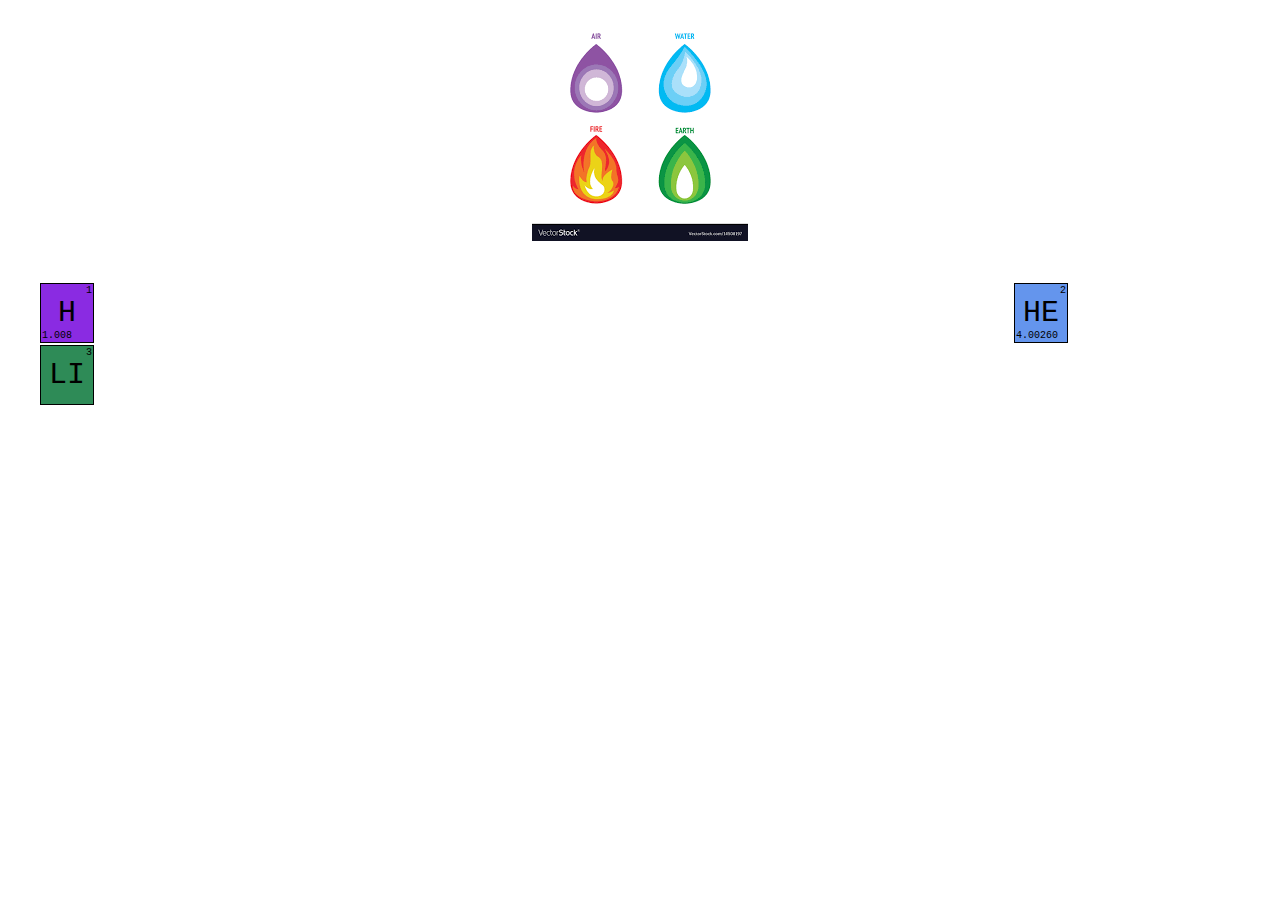
==== Day-00/ex01/mendeleiev.html @ 1c678db4 "123" ====
<head>
</head>
<style>
	td {
		border: 1px solid black;
		border-collapse: collapse;
		width: 50px;
		height: 50px;
	}
	.number{
		font-size: 10px;
		text-align: right;
	}
	.symbol{
		font-size: 30px;
		text-align: center;
	}
	.weight{
		font-size: 10px;
		text-align: left;
	}
	.invisable{
		border: none;
		background-color: white;
		width: 50px;
		height: 50px;
	}
	.family1{
		background-color: blueviolet;
	}
	.family2{
		background-color: seagreen;
	}
	.family3{
		background-color: aquamarine;
	}
	.family4{
		background-color: coral;
	}
	.family5{
		background-color: lightsalmon;
	}
	.family6{
		background-color: darkseagreen;
	}
	.family7{
		background-color: khaki;
	}
	.family8{
		background-color: cornflowerblue;
		width: 50px;
		height: 50px;
	}
	.family9{
		background-color: indianred;
	}
	.family10{
		background-color: brown;
	}
</style>
<body style="font-family: 'Courier New', Courier, monospace">
	<div style="padding-bottom: 10px" align="center">
		<img src="index.png" alt="poop">
	</div>
	<table style="padding: 30px">
		<tr>
			<td class="family1">
				<div class="number" contenteditable>1</div>
				<div class="symbol" contenteditable>H</div>
				<div class="weight" contenteditable>1.008</div>
			</td>
			<td class="invisable"><div class="invisable"></div></td>
			<td class="invisable"><div class="invisable"></div></td>
			<td class="invisable"><div class="invisable"></div></td>
			<td class="invisable"><div class="invisable"></div></td>
			<td class="invisable"><div class="invisable"></div></td>
			<td class="invisable"><div class="invisable"></div></td>
			<td class="invisable"><div class="invisable"></div></td>
			<td class="invisable"><div class="invisable"></div></td>
			<td class="invisable"><div class="invisable"></div></td>
			<td class="invisable"><div class="invisable"></div></td>
			<td class="invisable"><div class="invisable"></div></td>
			<td class="invisable"><div class="invisable"></div></td>
			<td class="invisable"><div class="invisable"></div></td>
			<td class="invisable"><div class="invisable"></div></td>
			<td class="invisable"><div class="invisable"></div></td>
			<td class="invisable"><div class="invisable"></div></td>
			<td class="invisable"><div class="invisable"></div></td>
			<td class="family8">
				<div class="number" contenteditable>2</div>
				<div class="symbol" contenteditable>HE</div>
				<div class="weight" contenteditable>4.00260</div>
			</td>
		</tr>
		<tr>
			<td class="family2">
				<div class="number" contenteditable>3</div>
				<div class="symbol" contenteditable>LI</div>
				<div class="weight" contenteditable></div>
			</td>
		</tr>
	</table>
</body>
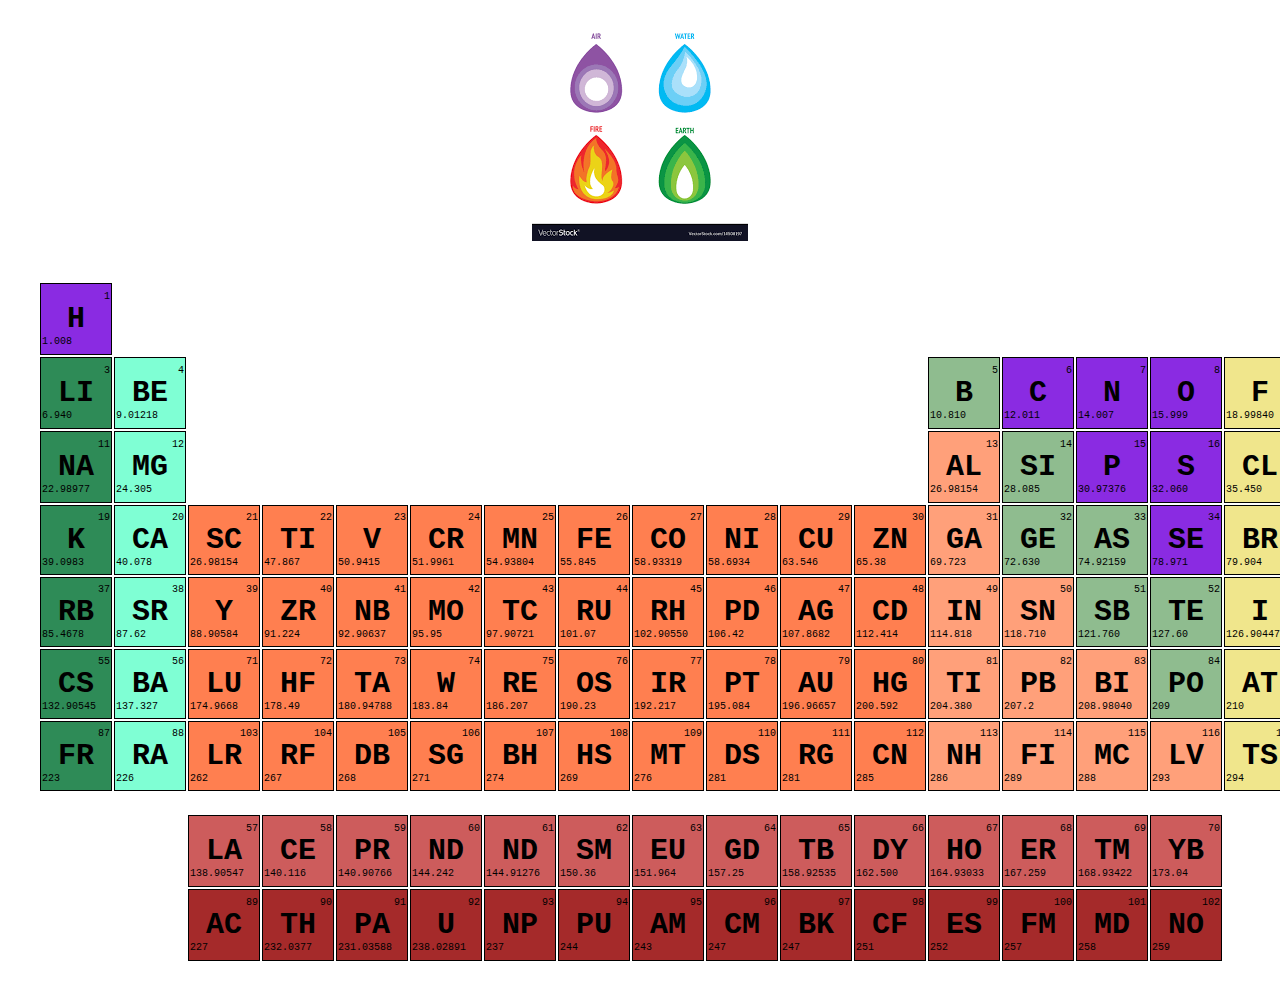
==== commit 5eb6529c: "damn son" ====
--- a/Day-00/ex01/mendeleiev.html
+++ b/Day-00/ex01/mendeleiev.html
@@ -4,8 +4,8 @@
 	td {
 		border: 1px solid black;
 		border-collapse: collapse;
-		width: 50px;
-		height: 50px;
+		width: 70px;
+		height: 70px;
 	}
 	.number{
 		font-size: 10px;
@@ -22,8 +22,8 @@
 	.invisable{
 		border: none;
 		background-color: white;
-		width: 50px;
-		height: 50px;
+		width: 70px;
+		height: 70px;
 	}
 	.family1{
 		background-color: blueviolet;
@@ -48,8 +48,6 @@
 	}
 	.family8{
 		background-color: cornflowerblue;
-		width: 50px;
-		height: 50px;
 	}
 	.family9{
 		background-color: indianred;
@@ -62,14 +60,13 @@
 	<div style="padding-bottom: 10px" align="center">
 		<img src="index.png" alt="poop">
 	</div>
-	<table style="padding: 30px">
-		<tr>
+	<table style="padding: 30px" align="center">
+		<tr>																	<!--1st Row-->
 			<td class="family1">
 				<div class="number" contenteditable>1</div>
-				<div class="symbol" contenteditable>H</div>
+				<div class="symbol" contenteditable><b>H</b></div>
 				<div class="weight" contenteditable>1.008</div>
 			</td>
-			<td class="invisable"><div class="invisable"></div></td>
 			<td class="invisable"><div class="invisable"></div></td>
 			<td class="invisable"><div class="invisable"></div></td>
 			<td class="invisable"><div class="invisable"></div></td>
@@ -88,16 +85,637 @@
 			<td class="invisable"><div class="invisable"></div></td>
 			<td class="family8">
 				<div class="number" contenteditable>2</div>
-				<div class="symbol" contenteditable>HE</div>
+				<div class="symbol" contenteditable><b>HE</b></div>
 				<div class="weight" contenteditable>4.00260</div>
 			</td>
 		</tr>
-		<tr>
+		<tr>																	<!--2nd Row-->
 			<td class="family2">
 				<div class="number" contenteditable>3</div>
-				<div class="symbol" contenteditable>LI</div>
-				<div class="weight" contenteditable></div>
+				<div class="symbol" contenteditable><b>LI</b></div>
+				<div class="weight" contenteditable>6.940</div>
+			</td>
+			<td class="family3">
+					<div class="number" contenteditable>4</div>
+					<div class="symbol" contenteditable><b>BE</b></div>
+					<div class="weight" contenteditable>9.01218</div>
+			</td>
+			<td class="invisable"><div class="invisable"></div></td>
+			<td class="invisable"><div class="invisable"></div></td>
+			<td class="invisable"><div class="invisable"></div></td>
+			<td class="invisable"><div class="invisable"></div></td>
+			<td class="invisable"><div class="invisable"></div></td>
+			<td class="invisable"><div class="invisable"></div></td>
+			<td class="invisable"><div class="invisable"></div></td>
+			<td class="invisable"><div class="invisable"></div></td>
+			<td class="invisable"><div class="invisable"></div></td>
+			<td class="invisable"><div class="invisable"></div></td>
+			<td class="family6">
+					<div class="number" contenteditable>5</div>
+					<div class="symbol" contenteditable><b>B</b></div>
+					<div class="weight" contenteditable>10.810</div>
+			</td>
+			<td class="family1">
+					<div class="number" contenteditable>6</div>
+					<div class="symbol" contenteditable><b>C</b></div>
+					<div class="weight" contenteditable>12.011</div>
+			</td>
+			<td class="family1">
+					<div class="number" contenteditable>7</div>
+					<div class="symbol" contenteditable><b>N</b></div>
+					<div class="weight" contenteditable>14.007</div>
+			</td>
+			<td class="family1">
+					<div class="number" contenteditable>8</div>
+					<div class="symbol" contenteditable><b>O</b></div>
+					<div class="weight" contenteditable>15.999</div>
+			</td>
+			<td class="family7">
+					<div class="number" contenteditable>9</div>
+					<div class="symbol" contenteditable><b>F</b></div>
+					<div class="weight" contenteditable>18.99840</div>
+			</td>
+			<td class="family8">
+					<div class="number" contenteditable>10</div>
+					<div class="symbol" contenteditable><b>NE</b></div>
+					<div class="weight" contenteditable>20.1797</div>
 			</td>
 		</tr>
+	</tr>
+	<tr>																		<!--3rd Row-->
+		<td class="family2">
+			<div class="number" contenteditable>11</div>
+			<div class="symbol" contenteditable><b>NA</b></div>
+			<div class="weight" contenteditable>22.98977</div>
+		</td>
+		<td class="family3">
+				<div class="number" contenteditable>12</div>
+				<div class="symbol" contenteditable><b>MG</b></div>
+				<div class="weight" contenteditable>24.305</div>
+		</td>
+		<td class="invisable"><div class="invisable"></div></td>
+		<td class="invisable"><div class="invisable"></div></td>
+		<td class="invisable"><div class="invisable"></div></td>
+		<td class="invisable"><div class="invisable"></div></td>
+		<td class="invisable"><div class="invisable"></div></td>
+		<td class="invisable"><div class="invisable"></div></td>
+		<td class="invisable"><div class="invisable"></div></td>
+		<td class="invisable"><div class="invisable"></div></td>
+		<td class="invisable"><div class="invisable"></div></td>
+		<td class="invisable"><div class="invisable"></div></td>
+		<td class="family5">
+				<div class="number" contenteditable>13</div>
+				<div class="symbol" contenteditable><b>AL</b></div>
+				<div class="weight" contenteditable>26.98154</div>
+		</td>
+		<td class="family6">
+				<div class="number" contenteditable>14</div>
+				<div class="symbol" contenteditable><b>SI</b></div>
+				<div class="weight" contenteditable>28.085</div>
+		</td>
+		<td class="family1">
+				<div class="number" contenteditable>15</div>
+				<div class="symbol" contenteditable><b>P</b></div>
+				<div class="weight" contenteditable>30.97376</div>
+		</td>
+		<td class="family1">
+				<div class="number" contenteditable>16</div>
+				<div class="symbol" contenteditable><b>S</b></div>
+				<div class="weight" contenteditable>32.060</div>
+		</td>
+		<td class="family7">
+				<div class="number" contenteditable>17</div>
+				<div class="symbol" contenteditable><b>CL</b></div>
+				<div class="weight" contenteditable>35.450</div>
+		</td>
+		<td class="family8">
+				<div class="number" contenteditable>18</div>
+				<div class="symbol" contenteditable><b>AR</b></div>
+				<div class="weight" contenteditable>39.948</div>
+		</td>
+	</tr>
+	<tr>																		<!--4th Row-->
+		<td class="family2">
+			<div class="number" contenteditable>19</div>
+			<div class="symbol" contenteditable><b>K</b></div>
+			<div class="weight" contenteditable>39.0983</div>
+		</td>
+		<td class="family3">
+				<div class="number" contenteditable>20</div>
+				<div class="symbol" contenteditable><b>CA</b></div>
+				<div class="weight" contenteditable>40.078</div>
+		</td>
+		<td class="family4">
+				<div class="number" contenteditable>21</div>
+				<div class="symbol" contenteditable><b>SC</b></div>
+				<div class="weight" contenteditable>26.98154</div>
+		</td>
+		<td class="family4">
+				<div class="number" contenteditable>22</div>
+				<div class="symbol" contenteditable><b>TI</b></div>
+				<div class="weight" contenteditable>47.867</div>
+		</td>
+		<td class="family4">
+				<div class="number" contenteditable>23</div>
+				<div class="symbol" contenteditable><b>V</b></div>
+				<div class="weight" contenteditable>50.9415</div>
+		</td>
+		<td class="family4">
+				<div class="number" contenteditable>24</div>
+				<div class="symbol" contenteditable><b>CR</b></div>
+				<div class="weight" contenteditable>51.9961</div>
+		</td>
+		<td class="family4">
+				<div class="number" contenteditable>25</div>
+				<div class="symbol" contenteditable><b>MN</b></div>
+				<div class="weight" contenteditable>54.93804</div>
+		</td>
+		<td class="family4">
+				<div class="number" contenteditable>26</div>
+				<div class="symbol" contenteditable><b>FE</b></div>
+				<div class="weight" contenteditable>55.845</div>
+		</td>
+		<td class="family4">
+				<div class="number" contenteditable>27</div>
+				<div class="symbol" contenteditable><b>CO</b></div>
+				<div class="weight" contenteditable>58.93319</div>
+		</td>
+		<td class="family4">
+				<div class="number" contenteditable>28</div>
+				<div class="symbol" contenteditable><b>NI</b></div>
+				<div class="weight" contenteditable>58.6934</div>
+		</td>
+		<td class="family4">
+				<div class="number" contenteditable>29</div>
+				<div class="symbol" contenteditable><b>CU</b></div>
+				<div class="weight" contenteditable>63.546</div>
+		</td>
+		<td class="family4">
+				<div class="number" contenteditable>30</div>
+				<div class="symbol" contenteditable><b>ZN</b></div>
+				<div class="weight" contenteditable>65.38</div>
+		</td>
+		<td class="family5">
+				<div class="number" contenteditable>31</div>
+				<div class="symbol" contenteditable><b>GA</b></div>
+				<div class="weight" contenteditable>69.723</div>
+		</td>
+		<td class="family6">
+				<div class="number" contenteditable>32</div>
+				<div class="symbol" contenteditable><b>GE</b></div>
+				<div class="weight" contenteditable>72.630</div>
+		</td>
+		<td class="family6">
+				<div class="number" contenteditable>33</div>
+				<div class="symbol" contenteditable><b>AS</b></div>
+				<div class="weight" contenteditable>74.92159</div>
+		</td>
+		<td class="family1">
+				<div class="number" contenteditable>34</div>
+				<div class="symbol" contenteditable><b>SE</b></div>
+				<div class="weight" contenteditable>78.971</div>
+		</td>
+		<td class="family7">
+				<div class="number" contenteditable>35</div>
+				<div class="symbol" contenteditable><b>BR</b></div>
+				<div class="weight" contenteditable>79.904</div>
+		</td>
+		<td class="family8">
+				<div class="number" contenteditable>36</div>
+				<div class="symbol" contenteditable><b>KR</b></div>
+				<div class="weight" contenteditable>83.798</div>
+		</td>
+	</tr>
+	<tr>																		<!--5th Row-->
+		<td class="family2">
+			<div class="number" contenteditable>37</div>
+			<div class="symbol" contenteditable><b>RB</b></div>
+			<div class="weight" contenteditable>85.4678</div>
+		</td>
+		<td class="family3">
+				<div class="number" contenteditable>38</div>
+				<div class="symbol" contenteditable><b>SR</b></div>
+				<div class="weight" contenteditable>87.62</div>
+		</td>
+		<td class="family4">
+				<div class="number" contenteditable>39</div>
+				<div class="symbol" contenteditable><b>Y</b></div>
+				<div class="weight" contenteditable>88.90584</div>
+		</td>
+		<td class="family4">
+				<div class="number" contenteditable>40</div>
+				<div class="symbol" contenteditable><b>ZR</b></div>
+				<div class="weight" contenteditable>91.224</div>
+		</td>
+		<td class="family4">
+				<div class="number" contenteditable>41</div>
+				<div class="symbol" contenteditable><b>NB</b></div>
+				<div class="weight" contenteditable>92.90637</div>
+		</td>
+		<td class="family4">
+				<div class="number" contenteditable>42</div>
+				<div class="symbol" contenteditable><b>MO</b></div>
+				<div class="weight" contenteditable>95.95</div>
+		</td>
+		<td class="family4">
+				<div class="number" contenteditable>43</div>
+				<div class="symbol" contenteditable><b>TC</b></div>
+				<div class="weight" contenteditable>97.90721</div>
+		</td>
+		<td class="family4">
+				<div class="number" contenteditable>44</div>
+				<div class="symbol" contenteditable><b>RU</b></div>
+				<div class="weight" contenteditable>101.07</div>
+		</td>
+		<td class="family4">
+				<div class="number" contenteditable>45</div>
+				<div class="symbol" contenteditable><b>RH</b></div>
+				<div class="weight" contenteditable>102.90550</div>
+		</td>
+		<td class="family4">
+				<div class="number" contenteditable>46</div>
+				<div class="symbol" contenteditable><b>PD</b></div>
+				<div class="weight" contenteditable>106.42</div>
+		</td>
+		<td class="family4">
+				<div class="number" contenteditable>47</div>
+				<div class="symbol" contenteditable><b>AG</b></div>
+				<div class="weight" contenteditable>107.8682</div>
+		</td>
+		<td class="family4">
+				<div class="number" contenteditable>48</div>
+				<div class="symbol" contenteditable><b>CD</b></div>
+				<div class="weight" contenteditable>112.414</div>
+		</td>
+		<td class="family5">
+				<div class="number" contenteditable>49</div>
+				<div class="symbol" contenteditable><b>IN</b></div>
+				<div class="weight" contenteditable>114.818</div>
+		</td>
+		<td class="family5">
+				<div class="number" contenteditable>50</div>
+				<div class="symbol" contenteditable><b>SN</b></div>
+				<div class="weight" contenteditable>118.710</div>
+		</td>
+		<td class="family6">
+				<div class="number" contenteditable>51</div>
+				<div class="symbol" contenteditable><b>SB</b></div>
+				<div class="weight" contenteditable>121.760</div>
+		</td>
+		<td class="family6">
+				<div class="number" contenteditable>52</div>
+				<div class="symbol" contenteditable><b>TE</b></div>
+				<div class="weight" contenteditable>127.60</div>
+		</td>
+		<td class="family7">
+				<div class="number" contenteditable>53</div>
+				<div class="symbol" contenteditable><b>I</b></div>
+				<div class="weight" contenteditable>126.90447</div>
+		</td>
+		<td class="family8">
+				<div class="number" contenteditable>54</div>
+				<div class="symbol" contenteditable><b>XE</b></div>
+				<div class="weight" contenteditable>131.293</div>
+		</td>
+	</tr>
+	<tr>																		<!--6th Row-->
+		<td class="family2">
+			<div class="number" contenteditable>55</div>
+			<div class="symbol" contenteditable><b>CS</b></div>
+			<div class="weight" contenteditable>132.90545</div>
+		</td>
+		<td class="family3">
+				<div class="number" contenteditable>56</div>
+				<div class="symbol" contenteditable><b>BA</b></div>
+				<div class="weight" contenteditable>137.327</div>
+		</td>
+		<td class="family4">
+				<div class="number" contenteditable>71</div>
+				<div class="symbol" contenteditable><b>LU</b></div>
+				<div class="weight" contenteditable>174.9668</div>
+		</td>
+		<td class="family4">
+				<div class="number" contenteditable>72</div>
+				<div class="symbol" contenteditable><b>HF</b></div>
+				<div class="weight" contenteditable>178.49</div>
+		</td>
+		<td class="family4">
+				<div class="number" contenteditable>73</div>
+				<div class="symbol" contenteditable><b>TA</b></div>
+				<div class="weight" contenteditable>180.94788</div>
+		</td>
+		<td class="family4">
+				<div class="number" contenteditable>74</div>
+				<div class="symbol" contenteditable><b>W</b></div>
+				<div class="weight" contenteditable>183.84</div>
+		</td>
+		<td class="family4">
+				<div class="number" contenteditable>75</div>
+				<div class="symbol" contenteditable><b>RE</b></div>
+				<div class="weight" contenteditable>186.207</div>
+		</td>
+		<td class="family4">
+				<div class="number" contenteditable>76</div>
+				<div class="symbol" contenteditable><b>OS</b></div>
+				<div class="weight" contenteditable>190.23</div>
+		</td>
+		<td class="family4">
+				<div class="number" contenteditable>77</div>
+				<div class="symbol" contenteditable><b>IR</b></div>
+				<div class="weight" contenteditable>192.217</div>
+		</td>
+		<td class="family4">
+				<div class="number" contenteditable>78</div>
+				<div class="symbol" contenteditable><b>PT</b></div>
+				<div class="weight" contenteditable>195.084</div>
+		</td>
+		<td class="family4">
+				<div class="number" contenteditable>79</div>
+				<div class="symbol" contenteditable><b>AU</b></div>
+				<div class="weight" contenteditable>196.96657</div>
+		</td>
+		<td class="family4">
+				<div class="number" contenteditable>80</div>
+				<div class="symbol" contenteditable><b>HG</b></div>
+				<div class="weight" contenteditable>200.592</div>
+		</td>
+		<td class="family5">
+				<div class="number" contenteditable>81</div>
+				<div class="symbol" contenteditable><b>TI</b></div>
+				<div class="weight" contenteditable>204.380</div>
+		</td>
+		<td class="family5">
+				<div class="number" contenteditable>82</div>
+				<div class="symbol" contenteditable><b>PB</b></div>
+				<div class="weight" contenteditable>207.2</div>
+		</td>
+		<td class="family5">
+				<div class="number" contenteditable>83</div>
+				<div class="symbol" contenteditable><b>BI</b></div>
+				<div class="weight" contenteditable>208.98040</div>
+		</td>
+		<td class="family6">
+				<div class="number" contenteditable>84</div>
+				<div class="symbol" contenteditable><b>PO</b></div>
+				<div class="weight" contenteditable>209</div>
+		</td>
+		<td class="family7">
+				<div class="number" contenteditable>85</div>
+				<div class="symbol" contenteditable><b>AT</b></div>
+				<div class="weight" contenteditable>210</div>
+		</td>
+		<td class="family8">
+				<div class="number" contenteditable>86</div>
+				<div class="symbol" contenteditable><b>RN</b></div>
+				<div class="weight" contenteditable>222</div>
+		</td>
+	</tr>
+	<tr>																		<!--7th Row-->
+		<td class="family2">
+			<div class="number" contenteditable>87</div>
+			<div class="symbol" contenteditable><b>FR</b></div>
+			<div class="weight" contenteditable>223</div>
+		</td>
+		<td class="family3">
+				<div class="number" contenteditable>88</div>
+				<div class="symbol" contenteditable><b>RA</b></div>
+				<div class="weight" contenteditable>226</div>
+		</td>
+		<td class="family4">
+				<div class="number" contenteditable>103</div>
+				<div class="symbol" contenteditable><b>LR</b></div>
+				<div class="weight" contenteditable>262</div>
+		</td>
+		<td class="family4">
+				<div class="number" contenteditable>104</div>
+				<div class="symbol" contenteditable><b>RF</b></div>
+				<div class="weight" contenteditable>267</div>
+		</td>
+		<td class="family4">
+				<div class="number" contenteditable>105</div>
+				<div class="symbol" contenteditable><b>DB</b></div>
+				<div class="weight" contenteditable>268</div>
+		</td>
+		<td class="family4">
+				<div class="number" contenteditable>106</div>
+				<div class="symbol" contenteditable><b>SG</b></div>
+				<div class="weight" contenteditable>271</div>
+		</td>
+		<td class="family4">
+				<div class="number" contenteditable>107</div>
+				<div class="symbol" contenteditable><b>BH</b></div>
+				<div class="weight" contenteditable>274</div>
+		</td>
+		<td class="family4">
+				<div class="number" contenteditable>108</div>
+				<div class="symbol" contenteditable><b>HS</b></div>
+				<div class="weight" contenteditable>269</div>
+		</td>
+		<td class="family4">
+				<div class="number" contenteditable>109</div>
+				<div class="symbol" contenteditable><b>MT</b></div>
+				<div class="weight" contenteditable>276</div>
+		</td>
+		<td class="family4">
+				<div class="number" contenteditable>110</div>
+				<div class="symbol" contenteditable><b>DS</b></div>
+				<div class="weight" contenteditable>281</div>
+		</td>
+		<td class="family4">
+				<div class="number" contenteditable>111</div>
+				<div class="symbol" contenteditable><b>RG</b></div>
+				<div class="weight" contenteditable>281</div>
+		</td>
+		<td class="family4">
+				<div class="number" contenteditable>112</div>
+				<div class="symbol" contenteditable><b>CN</b></div>
+				<div class="weight" contenteditable>285</div>
+		</td>
+		<td class="family5">
+				<div class="number" contenteditable>113</div>
+				<div class="symbol" contenteditable><b>NH</b></div>
+				<div class="weight" contenteditable>286</div>
+		</td>
+		<td class="family5">
+				<div class="number" contenteditable>114</div>
+				<div class="symbol" contenteditable><b>FI</b></div>
+				<div class="weight" contenteditable>289</div>
+		</td>
+		<td class="family5">
+				<div class="number" contenteditable>115</div>
+				<div class="symbol" contenteditable><b>MC</b></div>
+				<div class="weight" contenteditable>288</div>
+		</td>
+		<td class="family5">
+				<div class="number" contenteditable>116</div>
+				<div class="symbol" contenteditable><b>LV</b></div>
+				<div class="weight" contenteditable>293</div>
+		</td>
+		<td class="family7">
+				<div class="number" contenteditable>117</div>
+				<div class="symbol" contenteditable><b>TS</b></div>
+				<div class="weight" contenteditable>294</div>
+		</td>
+		<td class="family8">
+				<div class="number" contenteditable>118</div>
+				<div class="symbol" contenteditable><b>OG</b></div>
+				<div class="weight" contenteditable>294</div>
+		</td>
+	</tr>
+	<tr style="height: 20px" ></tr>												<!--BREAK-->
+	<tr>																		<!--8th Row-->
+		<td class="invisable"><div class="invisable"></div></td>
+		<td class="invisable"><div class="invisable"></div></td>
+		<td class="family9">
+				<div class="number" contenteditable>57</div>
+				<div class="symbol" contenteditable><b>LA</b></div>
+				<div class="weight" contenteditable>138.90547</div>
+		</td>
+		<td class="family9">
+				<div class="number" contenteditable>58</div>
+				<div class="symbol" contenteditable><b>CE</b></div>
+				<div class="weight" contenteditable>140.116</div>
+		</td>
+		<td class="family9">
+				<div class="number" contenteditable>59</div>
+				<div class="symbol" contenteditable><b>PR</b></div>
+				<div class="weight" contenteditable>140.90766</div>
+		</td>
+		<td class="family9">
+				<div class="number" contenteditable>60</div>
+				<div class="symbol" contenteditable><b>ND</b></div>
+				<div class="weight" contenteditable>144.242</div>
+		</td>
+		<td class="family9">
+				<div class="number" contenteditable>61</div>
+				<div class="symbol" contenteditable><b>ND</b></div>
+				<div class="weight" contenteditable>144.91276</div>
+		</td>
+		<td class="family9">
+				<div class="number" contenteditable>62</div>
+				<div class="symbol" contenteditable><b>SM</b></div>
+				<div class="weight" contenteditable>150.36</div>
+		</td>
+		<td class="family9">
+				<div class="number" contenteditable>63</div>
+				<div class="symbol" contenteditable><b>EU</b></div>
+				<div class="weight" contenteditable>151.964</div>
+		</td>
+		<td class="family9">
+				<div class="number" contenteditable>64</div>
+				<div class="symbol" contenteditable><b>GD</b></div>
+				<div class="weight" contenteditable>157.25</div>
+		</td>
+		<td class="family9">
+				<div class="number" contenteditable>65</div>
+				<div class="symbol" contenteditable><b>TB</b></div>
+				<div class="weight" contenteditable>158.92535</div>
+		</td>
+		<td class="family9">
+				<div class="number" contenteditable>66</div>
+				<div class="symbol" contenteditable><b>DY</b></div>
+				<div class="weight" contenteditable>162.500</div>
+		</td>
+		<td class="family9">
+				<div class="number" contenteditable>67</div>
+				<div class="symbol" contenteditable><b>HO</b></div>
+				<div class="weight" contenteditable>164.93033</div>
+		</td>
+		<td class="family9">
+				<div class="number" contenteditable>68</div>
+				<div class="symbol" contenteditable><b>ER</b></div>
+				<div class="weight" contenteditable>167.259</div>
+		</td>
+		<td class="family9">
+				<div class="number" contenteditable>69</div>
+				<div class="symbol" contenteditable><b>TM</b></div>
+				<div class="weight" contenteditable>168.93422</div>
+		</td>
+		<td class="family9">
+				<div class="number" contenteditable>70</div>
+				<div class="symbol" contenteditable><b>YB</b></div>
+				<div class="weight" contenteditable>173.04</div>
+		</td>
+		<td class="invisable"><div class="invisable"></div></td>
+		<td class="invisable"><div class="invisable"></div></td>
+
+	</tr>
+	<tr>																		<!--9th Row-->
+		<td class="invisable"><div class="invisable"></div></td>
+		<td class="invisable"><div class="invisable"></div></td>
+		<td class="family10">
+				<div class="number" contenteditable>89</div>
+				<div class="symbol" contenteditable><b>AC</b></div>
+				<div class="weight" contenteditable>227</div>
+		</td>
+		<td class="family10">
+				<div class="number" contenteditable>90</div>
+				<div class="symbol" contenteditable><b>TH</b></div>
+				<div class="weight" contenteditable>232.0377</div>
+		</td>
+		<td class="family10">
+				<div class="number" contenteditable>91</div>
+				<div class="symbol" contenteditable><b>PA</b></div>
+				<div class="weight" contenteditable>231.03588</div>
+		</td>
+		<td class="family10">
+				<div class="number" contenteditable>92</div>
+				<div class="symbol" contenteditable><b>U</b></div>
+				<div class="weight" contenteditable>238.02891</div>
+		</td>
+		<td class="family10">
+				<div class="number" contenteditable>93</div>
+				<div class="symbol" contenteditable><b>NP</b></div>
+				<div class="weight" contenteditable>237</div>
+		</td>
+		<td class="family10">
+				<div class="number" contenteditable>94</div>
+				<div class="symbol" contenteditable><b>PU</b></div>
+				<div class="weight" contenteditable>244</div>
+		</td>
+		<td class="family10">
+				<div class="number" contenteditable>95</div>
+				<div class="symbol" contenteditable><b>AM</b></div>
+				<div class="weight" contenteditable>243</div>
+		</td>
+		<td class="family10">
+				<div class="number" contenteditable>96</div>
+				<div class="symbol" contenteditable><b>CM</b></div>
+				<div class="weight" contenteditable>247</div>
+		</td>
+		<td class="family10">
+				<div class="number" contenteditable>97</div>
+				<div class="symbol" contenteditable><b>BK</b></div>
+				<div class="weight" contenteditable>247</div>
+		</td>
+		<td class="family10">
+				<div class="number" contenteditable>98</div>
+				<div class="symbol" contenteditable><b>CF</b></div>
+				<div class="weight" contenteditable>251</div>
+		</td>
+		<td class="family10">
+				<div class="number" contenteditable>99</div>
+				<div class="symbol" contenteditable><b>ES</b></div>
+				<div class="weight" contenteditable>252</div>
+		</td>
+		<td class="family10">
+				<div class="number" contenteditable>100</div>
+				<div class="symbol" contenteditable><b>FM</b></div>
+				<div class="weight" contenteditable>257</div>
+		</td>
+		<td class="family10">
+				<div class="number" contenteditable>101</div>
+				<div class="symbol" contenteditable><b>MD</b></div>
+				<div class="weight" contenteditable>258</div>
+		</td>
+		<td class="family10">
+				<div class="number" contenteditable>102</div>
+				<div class="symbol" contenteditable><b>NO</b></div>
+				<div class="weight" contenteditable>259</div>
+		</td>
+		<td class="invisable"><div class="invisable"></div></td>
+		<td class="invisable"><div class="invisable"></div></td>
+
+	</tr>
 	</table>
 </body>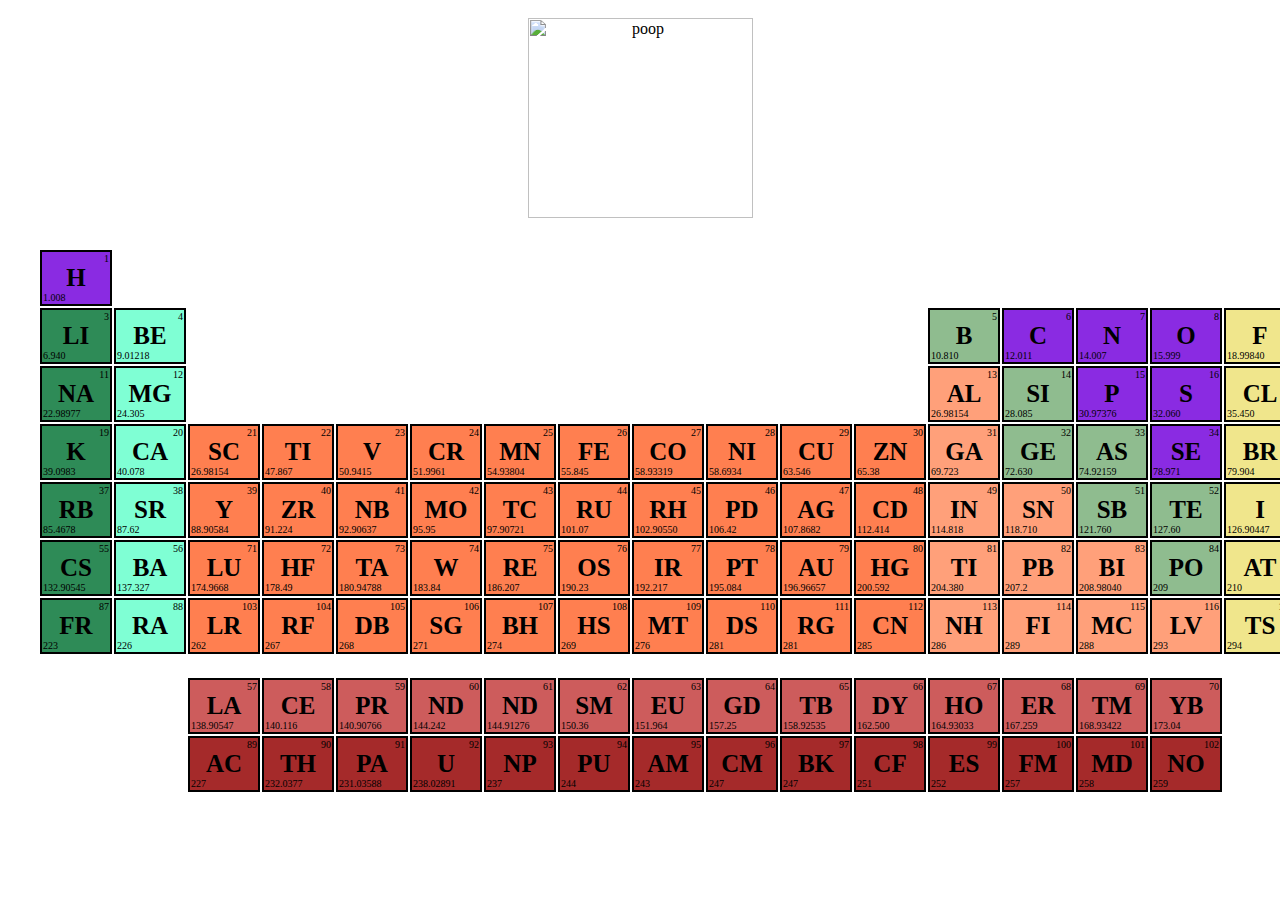
==== commit 25ec93f0: "123" ====
--- a/Day-00/ex01/mendeleiev.html
+++ b/Day-00/ex01/mendeleiev.html
@@ -2,17 +2,17 @@
 </head>
 <style>
 	td {
-		border: 1px solid black;
+		border: 2px solid black;
 		border-collapse: collapse;
 		width: 70px;
-		height: 70px;
+		height: 50px;
 	}
 	.number{
 		font-size: 10px;
 		text-align: right;
 	}
 	.symbol{
-		font-size: 30px;
+		font-size: 25px;
 		text-align: center;
 	}
 	.weight{
@@ -23,7 +23,7 @@
 		border: none;
 		background-color: white;
 		width: 70px;
-		height: 70px;
+		height: 50px;
 	}
 	.family1{
 		background-color: blueviolet;
@@ -56,9 +56,9 @@
 		background-color: brown;
 	}
 </style>
-<body style="font-family: 'Courier New', Courier, monospace">
-	<div style="padding-bottom: 10px" align="center">
-		<img src="index.png" alt="poop">
+<body style="font-family: Cambria, Cochin, Georgia, Times, 'Times New Roman', serif">
+	<div align="center" style="padding-top: 10px">
+		<img style="height: 200px; width: 225px" src="https://upload.wikimedia.org/wikipedia/commons/thumb/f/fb/Schematicky_atom.png/683px-Schematicky_atom.png" alt="poop">
 	</div>
 	<table style="padding: 30px" align="center">
 		<tr>																	<!--1st Row-->
